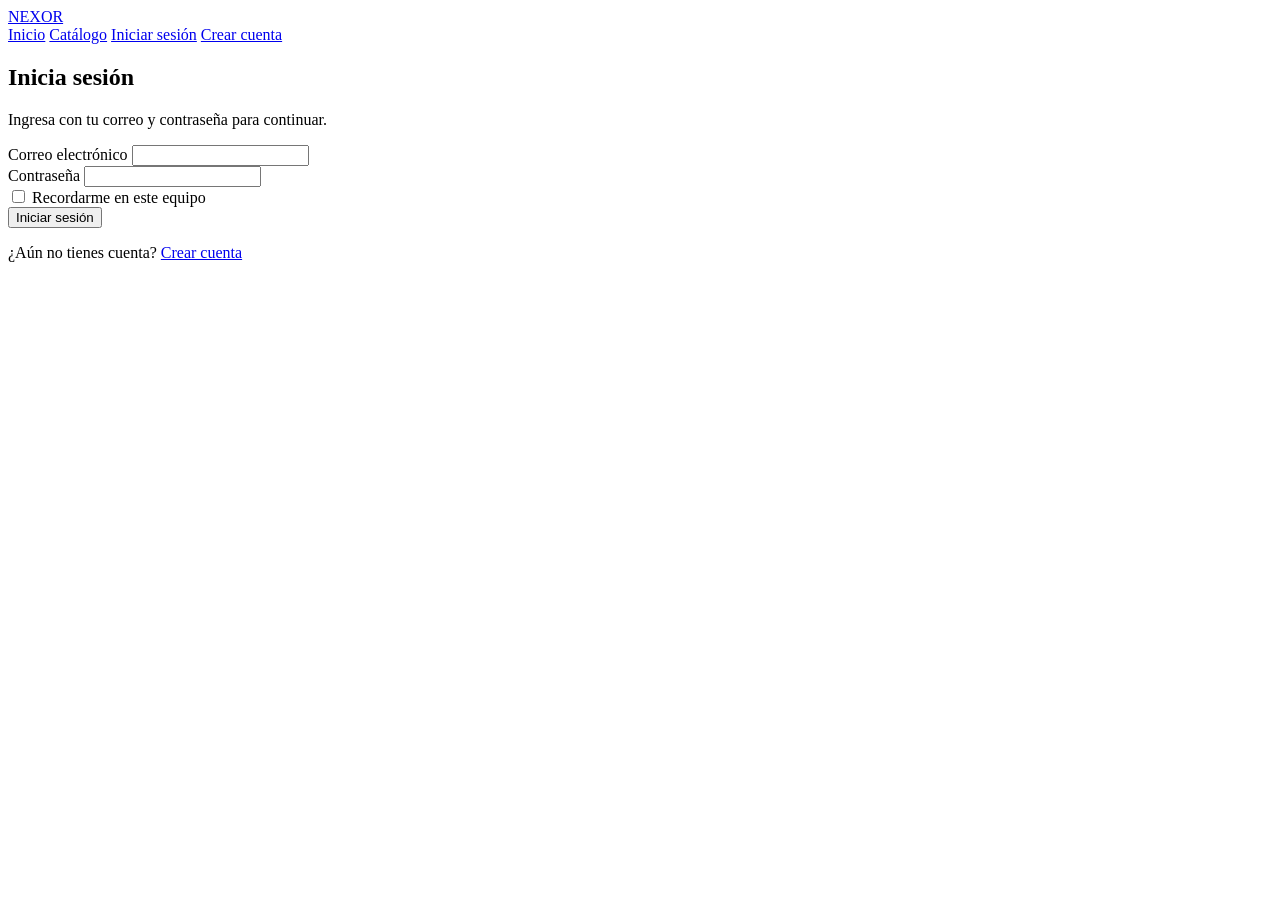
==== login.html @ 59663516 "estructura HTML base de registro.html y login.html con formularios accesibles" ====
<!doctype html>
<html lang="es">
<head>
  <meta charset="UTF-8">
  <meta name="viewport" content="width=device-width, initial-scale=1.0">
  <title>Iniciar sesión — NEXOR</title>
  <link rel="stylesheet" href="css/styles.css">
</head>
<body>

  <header class="site-header">
    <div class="header-inner">
      <a href="index.html" class="logo">NEXOR</a>

      <nav class="main-nav" aria-label="Navegación principal">
        <a href="index.html">Inicio</a>
        <a href="index.html#catalogo">Catálogo</a>
        <a href="login.html" aria-current="page">Iniciar sesión</a>
        <a href="registro.html">Crear cuenta</a>
      </nav>
    </div>
  </header>

  <main class="auth-layout">

    <aside class="auth-panel">
    </aside>

    <section class="auth-form-section">
      <h1>Inicia sesión</h1>
      <p>Ingresa con tu correo y contraseña para continuar.</p>

      <form id="form-login" novalidate>

        <div class="form-field">
          <label for="correo">Correo electrónico</label>
          <input type="email" id="correo" name="correo" autocomplete="email" required>
          <span class="field-error" id="error-correo" aria-live="polite"></span>
        </div>

        <div class="form-field">
          <label for="password">Contraseña</label>
          <input type="password" id="password" name="password" autocomplete="current-password" required>
          <span class="field-error" id="error-password" aria-live="polite"></span>
        </div>

        <div class="form-field form-field--checkbox">
          <input type="checkbox" id="recordarme" name="recordarme">
          <label for="recordarme">Recordarme en este equipo</label>
        </div>

        <button type="submit">Iniciar sesión</button>

      </form>

      <p class="auth-switch">¿Aún no tienes cuenta? <a href="registro.html">Crear cuenta</a></p>
    </section>

  </main>

  <footer class="site-footer">

  </footer>

  <script src="js/validaciones.js" defer></script>
</body>
</html>
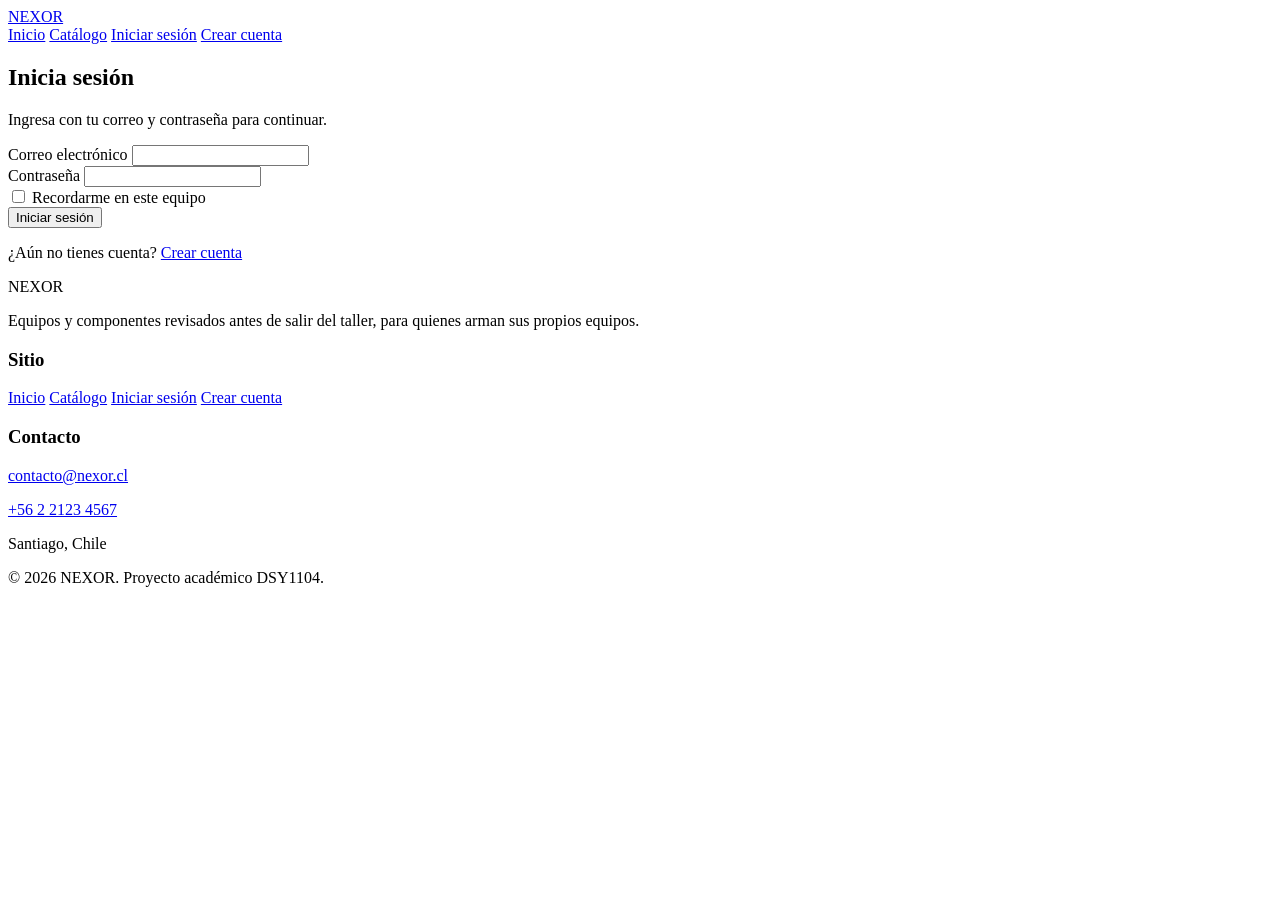
==== commit 30f8a5d4: "contenido real de index.html hero, video, catálog y footer consistente en todo el sitio" ====
--- a/login.html
+++ b/login.html
@@ -59,7 +59,31 @@
   </main>
 
   <footer class="site-footer">
+    <div class="footer-inner">
+      <div class="footer-brand">
+        <p class="logo">NEXOR</p>
+        <p>Equipos y componentes revisados antes de salir del taller, para quienes arman sus propios equipos.</p>
+      </div>
 
+      <nav class="footer-links" aria-label="Enlaces del sitio">
+        <h3>Sitio</h3>
+        <a href="index.html">Inicio</a>
+        <a href="index.html#catalogo">Catálogo</a>
+        <a href="login.html">Iniciar sesión</a>
+        <a href="registro.html">Crear cuenta</a>
+      </nav>
+
+      <div class="footer-contact">
+        <h3>Contacto</h3>
+        <p><a href="mailto:contacto@nexor.cl">contacto@nexor.cl</a></p>
+        <p><a href="tel:+56221234567">+56 2 2123 4567</a></p>
+        <p>Santiago, Chile</p>
+      </div>
+    </div>
+
+    <div class="footer-bottom">
+      <p>&copy; 2026 NEXOR. Proyecto académico DSY1104.</p>
+    </div>
   </footer>
 
   <script src="js/validaciones.js" defer></script>
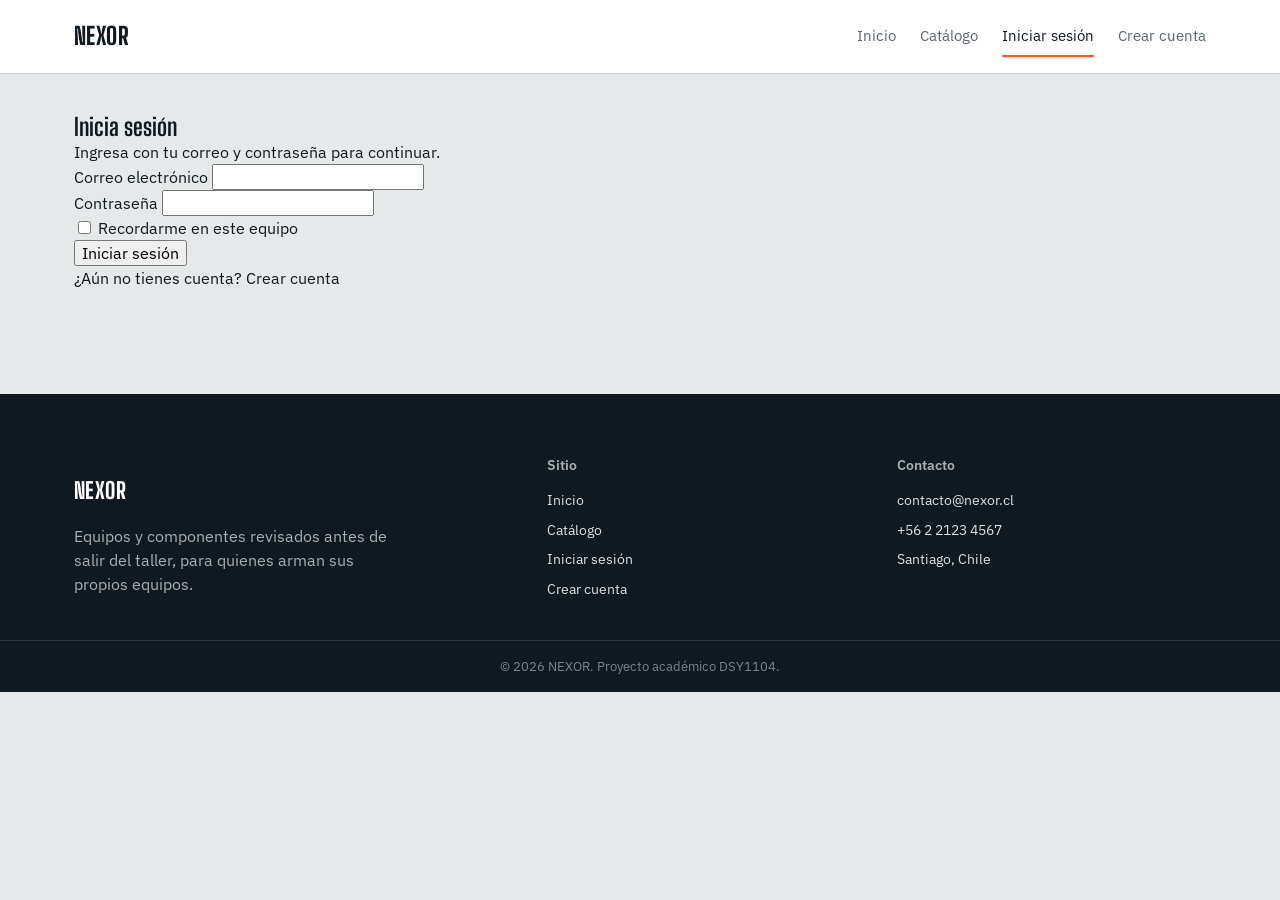
==== commit 7cf66995: "variables de diseño, reset, tipografía y estilos de header, footer, hero, video, catálogo y formular" ====
--- a/login.html
+++ b/login.html
@@ -4,6 +4,9 @@
   <meta charset="UTF-8">
   <meta name="viewport" content="width=device-width, initial-scale=1.0">
   <title>Iniciar sesión — NEXOR</title>
+  <link rel="preconnect" href="https://fonts.googleapis.com">
+  <link rel="preconnect" href="https://fonts.gstatic.com" crossorigin>
+  <link href="https://fonts.googleapis.com/css2?family=Big+Shoulders+Display:wght@600;700;800&family=IBM+Plex+Sans:wght@400;500;600&family=IBM+Plex+Mono:wght@500&display=swap" rel="stylesheet">
   <link rel="stylesheet" href="css/styles.css">
 </head>
 <body>
--- a/css/styles.css
+++ b/css/styles.css
@@ -0,0 +1,206 @@
+:root {
+  --color-bg: #E6E9EA;
+  --color-panel: #FFFFFF;
+  --color-border: #C7CDD1;
+  --color-ink: #101820;
+  --color-muted: #5B6770;
+  --color-accent: #FF5A1F;
+  --color-accent-soft: #FFE4D6;
+  --color-secondary: #2F6F4E;
+  --color-error: #C0392B;
+
+  --font-display: "Big Shoulders Display", sans-serif;
+  --font-body: "IBM Plex Sans", sans-serif;
+  --font-mono: "IBM Plex Mono", monospace;
+
+  --container-width: 1180px;
+  --space-1: 0.5rem;
+  --space-2: 1rem;
+  --space-3: 1.5rem;
+  --space-4: 2.5rem;
+  --space-5: 4rem;
+}
+
+*, *::before, *::after {
+  box-sizing: border-box;
+}
+
+html {
+  scroll-behavior: smooth;
+}
+
+body {
+  margin: 0;
+  background: var(--color-bg);
+  color: var(--color-ink);
+  font-family: var(--font-body);
+  font-size: 16px;
+  line-height: 1.5;
+  -webkit-font-smoothing: antialiased;
+}
+
+img {
+  max-width: 100%;
+  display: block;
+}
+
+a {
+  color: inherit;
+  text-decoration: none;
+}
+
+ul {
+  margin: 0;
+  padding: 0;
+  list-style: none;
+}
+
+p {
+  margin: 0;
+}
+
+button,
+input {
+  font-family: inherit;
+  font-size: inherit;
+}
+
+h1, h2, h3 {
+  font-family: var(--font-display);
+  font-weight: 700;
+  line-height: 1.1;
+  margin: 0;
+}
+
+a:focus-visible,
+button:focus-visible,
+input:focus-visible,
+summary:focus-visible {
+  outline: 2px solid var(--color-accent);
+  outline-offset: 2px;
+}
+
+main section {
+  max-width: var(--container-width);
+  margin: 0 auto;
+  padding: var(--space-4) var(--space-3);
+}
+
+main h2 {
+  font-size: 1.8rem;
+  margin-bottom: var(--space-3);
+}
+
+.site-header {
+  background: var(--color-panel);
+  border-bottom: 1px solid var(--color-border);
+  position: sticky;
+  top: 0;
+  z-index: 10;
+}
+
+.header-inner {
+  max-width: var(--container-width);
+  margin: 0 auto;
+  padding: var(--space-2) var(--space-3);
+  display: flex;
+  align-items: center;
+  justify-content: space-between;
+  gap: var(--space-3);
+}
+
+.logo {
+  font-family: var(--font-display);
+  font-weight: 800;
+  font-size: 1.5rem;
+  letter-spacing: 0.02em;
+}
+
+.main-nav {
+  display: flex;
+  gap: var(--space-3);
+  align-items: center;
+  flex-wrap: wrap;
+}
+
+.main-nav a {
+  font-size: 0.95rem;
+  color: var(--color-muted);
+  padding: var(--space-1) 0;
+  border-bottom: 2px solid transparent;
+  transition: color 0.15s ease, border-color 0.15s ease;
+}
+
+.main-nav a:hover,
+.main-nav a[aria-current="page"] {
+  color: var(--color-ink);
+  border-bottom-color: var(--color-accent);
+}
+
+.site-footer {
+  background: var(--color-ink);
+  color: #DCE1E3;
+  margin-top: var(--space-5);
+}
+
+.footer-inner {
+  max-width: var(--container-width);
+  margin: 0 auto;
+  padding: var(--space-5) var(--space-3) var(--space-4);
+  display: grid;
+  grid-template-columns: 1.4fr 1fr 1fr;
+  gap: var(--space-4);
+}
+
+.footer-brand .logo {
+  color: #FFFFFF;
+  font-size: 1.4rem;
+}
+
+.footer-brand p {
+  margin-top: var(--space-2);
+  color: #A8B0B4;
+  max-width: 32ch;
+}
+
+.footer-links,
+.footer-contact {
+  display: flex;
+  flex-direction: column;
+  gap: var(--space-1);
+}
+
+.footer-links h3,
+.footer-contact h3 {
+  font-family: var(--font-body);
+  font-weight: 600;
+  font-size: 0.85rem;
+  color: #A8B0B4;
+  margin-bottom: var(--space-1);
+}
+
+.footer-links a,
+.footer-contact a,
+.footer-contact p {
+  color: #DCE1E3;
+  font-size: 0.9rem;
+}
+
+.footer-links a:hover,
+.footer-contact a:hover {
+  color: var(--color-accent);
+}
+
+.footer-bottom {
+  border-top: 1px solid #2A343B;
+  padding: var(--space-2) var(--space-3);
+  text-align: center;
+  font-size: 0.8rem;
+  color: #7D868B;
+}
+
+@media (max-width: 720px) {
+  .footer-inner {
+    grid-template-columns: 1fr;
+  }
+}
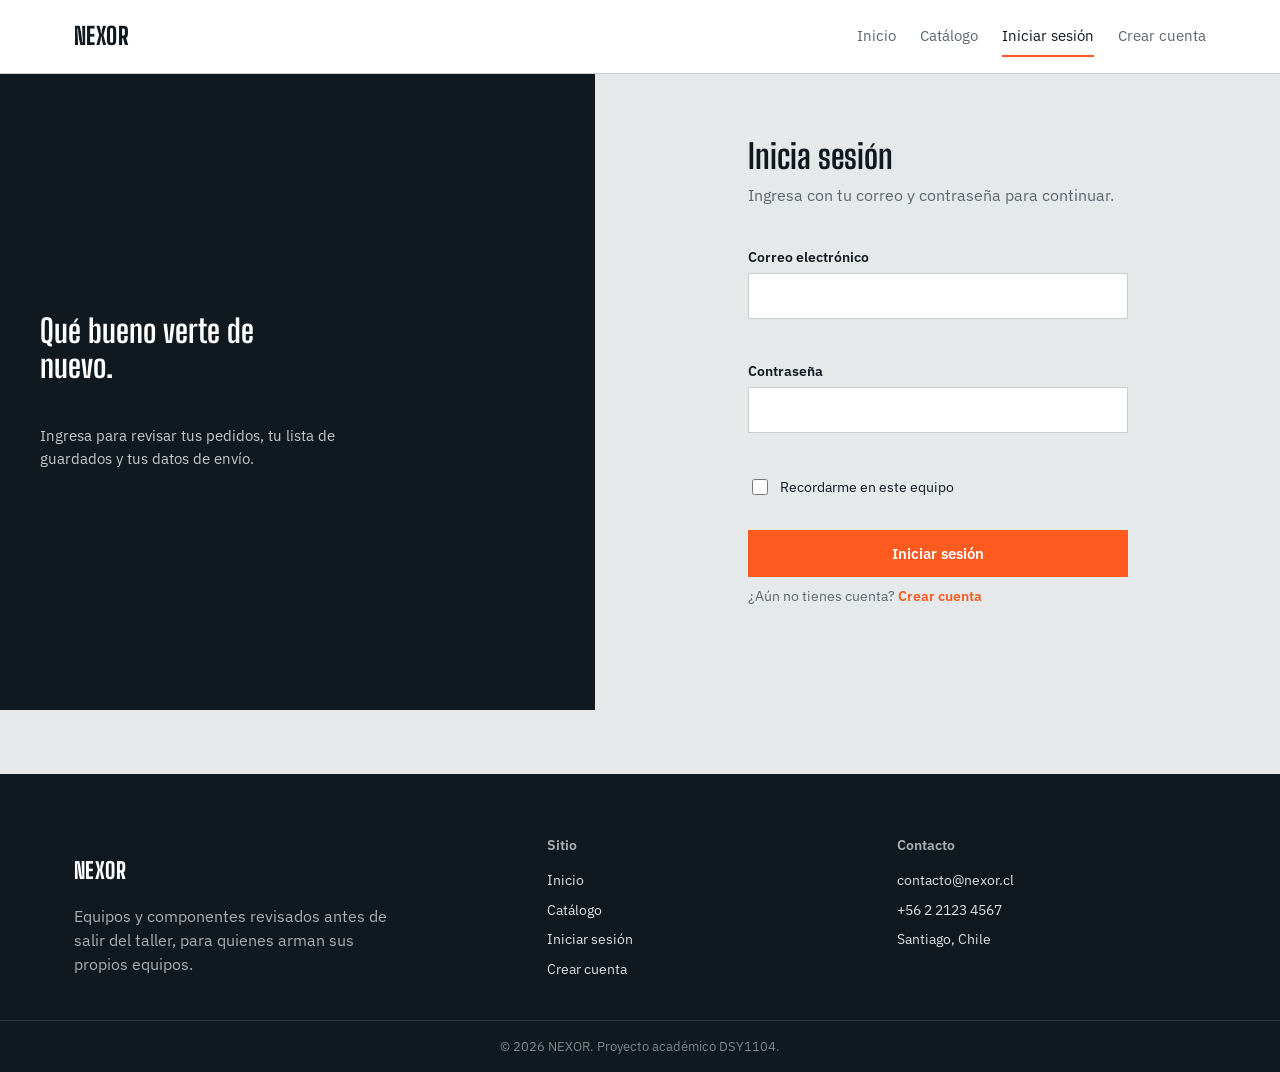
==== commit d1eb13b4: "validación JS del formulario de registro nombre, correo, contraseña" ====
--- a/login.html
+++ b/login.html
@@ -27,6 +27,8 @@
   <main class="auth-layout">
 
     <aside class="auth-panel">
+      <h2>Qué bueno verte de nuevo.</h2>
+      <p>Ingresa para revisar tus pedidos, tu lista de guardados y tus datos de envío.</p>
     </aside>
 
     <section class="auth-form-section">
@@ -52,7 +54,7 @@
           <label for="recordarme">Recordarme en este equipo</label>
         </div>
 
-        <button type="submit">Iniciar sesión</button>
+        <button type="submit" class="btn btn-primary">Iniciar sesión</button>
 
       </form>
 
--- a/css/styles.css
+++ b/css/styles.css
@@ -204,3 +204,437 @@
     grid-template-columns: 1fr;
   }
 }
+
+.btn {
+  display: inline-block;
+  padding: 0.85rem 1.6rem;
+  font-weight: 600;
+  font-size: 0.95rem;
+  border: 1px solid transparent;
+  cursor: pointer;
+  transition: background-color 0.15s ease, color 0.15s ease, border-color 0.15s ease;
+}
+
+.btn-primary {
+  background: var(--color-accent);
+  color: #FFFFFF;
+}
+
+.btn-primary:hover {
+  background: #E14E15;
+}
+
+.btn-ghost {
+  background: transparent;
+  border-color: var(--color-ink);
+  color: var(--color-ink);
+}
+
+.btn-ghost:hover {
+  background: var(--color-ink);
+  color: #FFFFFF;
+}
+
+.hero {
+  display: grid;
+  grid-template-columns: 1.1fr 1fr;
+  gap: var(--space-4);
+  align-items: center;
+  padding-top: var(--space-5);
+  padding-bottom: var(--space-5);
+}
+
+.hero-copy h1 {
+  font-size: clamp(2.2rem, 4vw, 3.4rem);
+}
+
+.hero-copy .lead {
+  margin-top: var(--space-3);
+  color: var(--color-muted);
+  font-size: 1.1rem;
+  max-width: 42ch;
+}
+
+.hero-actions {
+  display: flex;
+  gap: var(--space-2);
+  margin-top: var(--space-4);
+  flex-wrap: wrap;
+}
+
+.hero-specs {
+  display: flex;
+  gap: var(--space-4);
+  margin-top: var(--space-4);
+  padding-top: var(--space-3);
+  border-top: 1px solid var(--color-border);
+  flex-wrap: wrap;
+}
+
+.hero-specs dt {
+  font-size: 0.75rem;
+  text-transform: uppercase;
+  letter-spacing: 0.04em;
+  color: var(--color-muted);
+  margin-bottom: 0.2rem;
+}
+
+.hero-specs dd {
+  margin: 0;
+  font-family: var(--font-mono);
+  font-weight: 500;
+  font-size: 0.95rem;
+}
+
+.hero-media {
+  position: relative;
+}
+
+.hero-media img {
+  width: 100%;
+  height: 100%;
+  object-fit: cover;
+  border: 1px solid var(--color-border);
+}
+
+.tag-price {
+  position: absolute;
+  bottom: var(--space-3);
+  left: var(--space-3);
+  background: var(--color-ink);
+  color: #FFFFFF;
+  font-family: var(--font-mono);
+  font-size: 0.9rem;
+  padding: 0.5rem 0.9rem;
+}
+
+.video-block p {
+  color: var(--color-muted);
+  margin-top: var(--space-1);
+  margin-bottom: var(--space-3);
+  max-width: 60ch;
+}
+
+.video-block video {
+  width: 100%;
+  border: 1px solid var(--color-border);
+  background: #000000;
+}
+
+.product-grid {
+  display: grid;
+  grid-template-columns: repeat(4, 1fr);
+  gap: var(--space-3);
+}
+
+.product-card {
+  background: var(--color-panel);
+  border: 1px solid var(--color-border);
+  display: flex;
+  flex-direction: column;
+  transition: border-color 0.15s ease;
+}
+
+.product-card:hover {
+  border-color: var(--color-accent);
+}
+
+.product-card img {
+  width: 100%;
+  object-fit: cover;
+  aspect-ratio: 5 / 4;
+}
+
+.product-card--featured {
+  grid-column: span 2;
+  grid-row: span 2;
+}
+
+.product-card--featured img {
+  aspect-ratio: 7 / 5;
+}
+
+.product-body {
+  padding: var(--space-3);
+  display: flex;
+  flex-direction: column;
+  gap: 0.4rem;
+  flex: 1;
+}
+
+.product-body h3 {
+  font-size: 1.2rem;
+}
+
+.product-body .spec {
+  color: var(--color-muted);
+  font-size: 0.85rem;
+}
+
+.product-body .price {
+  font-family: var(--font-mono);
+  font-weight: 500;
+  font-size: 1.05rem;
+  margin-top: 0.1rem;
+}
+
+.product-body details {
+  margin-top: 0.4rem;
+  font-size: 0.85rem;
+  color: var(--color-muted);
+}
+
+.product-body summary {
+  cursor: pointer;
+  color: var(--color-ink);
+  font-weight: 600;
+}
+
+.product-body summary:hover {
+  color: var(--color-accent);
+}
+
+.product-body details ul {
+  margin-top: 0.4rem;
+  padding-left: 1.1rem;
+  list-style: disc;
+}
+
+.product-body details li {
+  margin-bottom: 0.2rem;
+}
+
+.btn-buy {
+  margin-top: auto;
+  align-self: flex-start;
+  padding: 0.6rem 1.2rem;
+  background: var(--color-ink);
+  color: #FFFFFF;
+  font-weight: 600;
+  font-size: 0.85rem;
+}
+
+.btn-buy:hover {
+  background: var(--color-accent);
+}
+
+@media (max-width: 960px) {
+  .hero {
+    grid-template-columns: 1fr;
+  }
+
+  .hero-media {
+    order: -1;
+  }
+
+  .product-grid {
+    grid-template-columns: repeat(2, 1fr);
+  }
+
+  .product-card--featured {
+    grid-column: span 2;
+    grid-row: span 1;
+  }
+}
+
+@media (max-width: 600px) {
+  .product-grid {
+    grid-template-columns: 1fr;
+  }
+
+  .product-card--featured {
+    grid-column: span 1;
+  }
+}
+
+.auth-layout {
+  display: grid;
+  grid-template-columns: 1fr 1.15fr;
+  align-items: stretch;
+  min-height: 620px;
+}
+
+.auth-panel {
+  background: var(--color-ink);
+  color: #FFFFFF;
+  padding: var(--space-5) var(--space-4);
+  display: flex;
+  flex-direction: column;
+  justify-content: center;
+}
+
+.auth-panel h2 {
+  color: #FFFFFF;
+  font-size: 2rem;
+  max-width: 16ch;
+}
+
+.auth-panel p {
+  color: #C3CBCE;
+  margin-top: var(--space-2);
+  max-width: 38ch;
+  font-size: 0.95rem;
+}
+
+.auth-benefits {
+  margin-top: var(--space-3);
+  display: flex;
+  flex-direction: column;
+  gap: 0.6rem;
+}
+
+.auth-benefits li {
+  position: relative;
+  padding-left: 1.3rem;
+  color: #DCE1E3;
+  font-size: 0.92rem;
+}
+
+.auth-benefits li::before {
+  content: "";
+  position: absolute;
+  left: 0;
+  top: 0.45em;
+  width: 6px;
+  height: 6px;
+  background: var(--color-accent);
+}
+
+.auth-form-section {
+  background: var(--color-bg);
+  padding: var(--space-5) var(--space-4);
+  display: flex;
+  flex-direction: column;
+  justify-content: center;
+  max-width: 460px;
+  width: 100%;
+  margin: 0 auto;
+}
+
+.auth-form-section h1 {
+  font-size: 2.1rem;
+}
+
+.auth-form-section > p {
+  color: var(--color-muted);
+  margin-top: var(--space-1);
+  margin-bottom: var(--space-4);
+}
+
+#form-registro,
+#form-login {
+  display: flex;
+  flex-direction: column;
+  gap: var(--space-3);
+}
+
+.form-field {
+  display: flex;
+  flex-direction: column;
+  gap: 0.35rem;
+}
+
+.form-field label {
+  font-size: 0.85rem;
+  font-weight: 600;
+  color: var(--color-ink);
+}
+
+.form-field input[type="text"],
+.form-field input[type="email"],
+.form-field input[type="password"] {
+  padding: 0.75rem 0.9rem;
+  border: 1px solid var(--color-border);
+  background: #FFFFFF;
+  color: var(--color-ink);
+}
+
+.form-field input:focus {
+  outline: none;
+  border-color: var(--color-accent);
+  box-shadow: 0 0 0 3px var(--color-accent-soft);
+}
+
+.field-hint {
+  font-size: 0.78rem;
+  color: var(--color-muted);
+}
+
+.field-error {
+  font-size: 0.8rem;
+  color: var(--color-error);
+  font-weight: 500;
+  min-height: 1em;
+}
+
+.form-field.has-error input {
+  border-color: var(--color-error);
+}
+
+.form-field.has-error .field-hint {
+  display: none;
+}
+
+.form-field--checkbox {
+  flex-direction: row;
+  align-items: center;
+  gap: 0.6rem;
+}
+
+.form-field--checkbox label {
+  font-weight: 400;
+  font-size: 0.9rem;
+}
+
+.form-field--checkbox input[type="checkbox"] {
+  width: 1rem;
+  height: 1rem;
+  accent-color: var(--color-accent);
+}
+
+.auth-form-section .btn {
+  margin-top: var(--space-1);
+  width: 100%;
+  text-align: center;
+  border: none;
+}
+
+.auth-switch {
+  margin-top: var(--space-4);
+  font-size: 0.9rem;
+  color: var(--color-muted);
+}
+
+.auth-switch a {
+  color: var(--color-accent);
+  font-weight: 600;
+}
+
+.auth-switch a:hover {
+  text-decoration: underline;
+}
+
+.form-success {
+  background: #EAF3EE;
+  border: 1px solid var(--color-secondary);
+  color: var(--color-secondary);
+  padding: var(--space-2) var(--space-3);
+  font-size: 0.9rem;
+  font-weight: 600;
+}
+
+@media (max-width: 860px) {
+  .auth-layout {
+    grid-template-columns: 1fr;
+    min-height: 0;
+  }
+
+  .auth-panel,
+  .auth-form-section {
+    padding: var(--space-4) var(--space-3);
+  }
+
+  .auth-form-section {
+    max-width: 100%;
+  }
+}
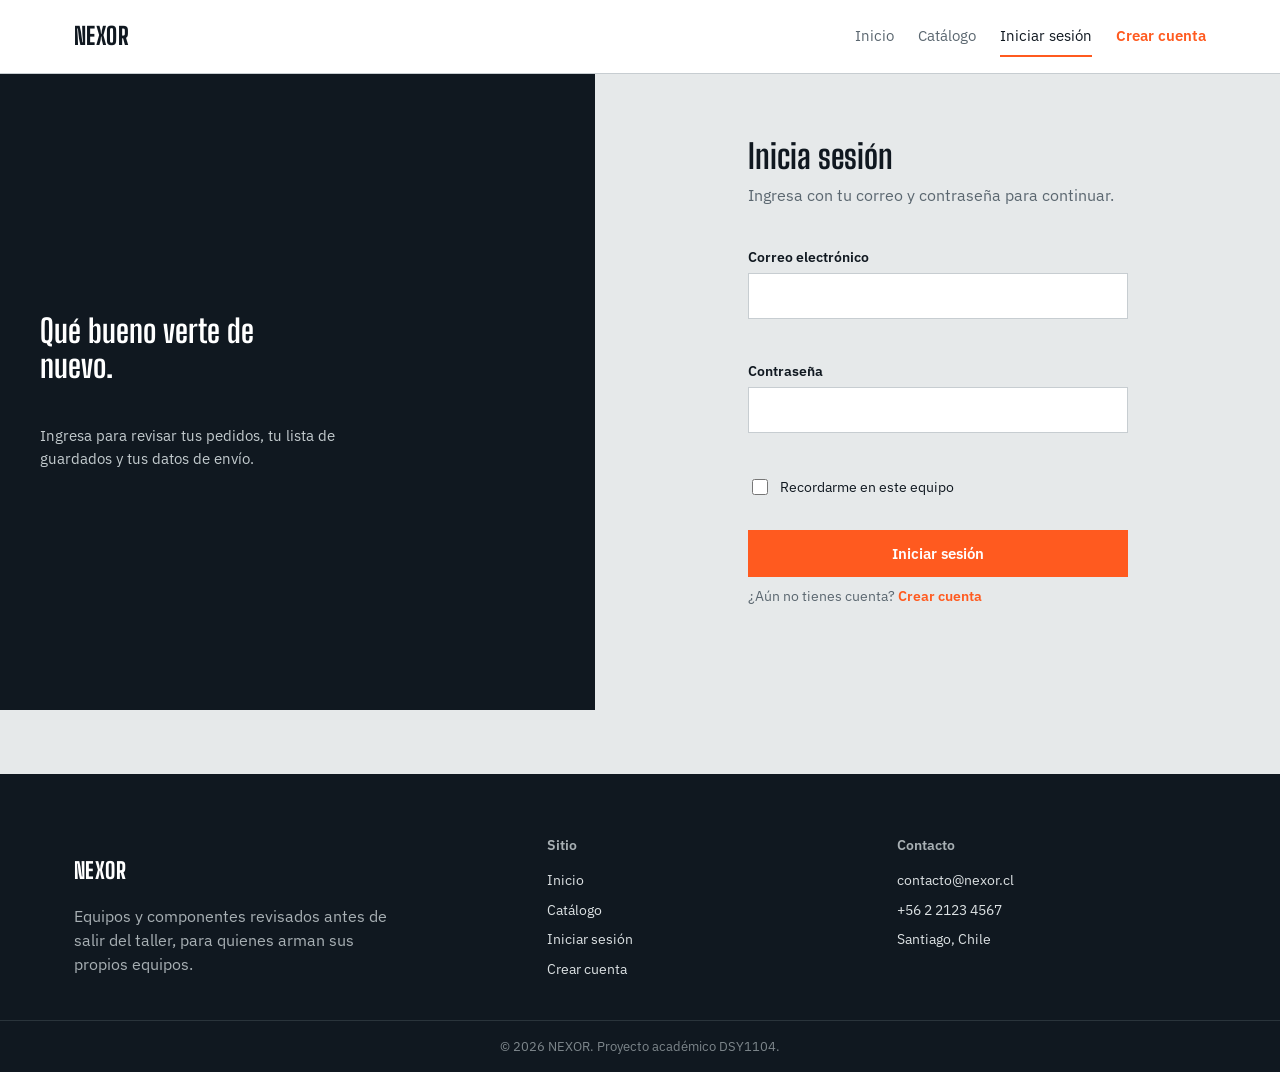
==== commit 6a5d6ebb: "formularios y ajustes finales" ====
--- a/login.html
+++ b/login.html
@@ -10,6 +10,8 @@
   <link rel="stylesheet" href="css/styles.css">
 </head>
 <body>
+
+  <a href="#main-content" class="skip-link">Saltar al contenido principal</a>
 
   <header class="site-header">
     <div class="header-inner">
@@ -24,7 +26,7 @@
     </div>
   </header>
 
-  <main class="auth-layout">
+  <main class="auth-layout" id="main-content">
 
     <aside class="auth-panel">
       <h2>Qué bueno verte de nuevo.</h2>
@@ -39,13 +41,13 @@
 
         <div class="form-field">
           <label for="correo">Correo electrónico</label>
-          <input type="email" id="correo" name="correo" autocomplete="email" required>
+          <input type="email" id="correo" name="correo" autocomplete="email" required aria-describedby="error-correo">
           <span class="field-error" id="error-correo" aria-live="polite"></span>
         </div>
 
         <div class="form-field">
           <label for="password">Contraseña</label>
-          <input type="password" id="password" name="password" autocomplete="current-password" required>
+          <input type="password" id="password" name="password" autocomplete="current-password" required aria-describedby="error-password">
           <span class="field-error" id="error-password" aria-live="polite"></span>
         </div>
 
@@ -57,6 +59,8 @@
         <button type="submit" class="btn btn-primary">Iniciar sesión</button>
 
       </form>
+
+      <p class="form-success" id="mensaje-exito-login" hidden>¡Sesión iniciada correctamente!</p>
 
       <p class="auth-switch">¿Aún no tienes cuenta? <a href="registro.html">Crear cuenta</a></p>
     </section>
--- a/css/styles.css
+++ b/css/styles.css
@@ -638,3 +638,46 @@
     max-width: 100%;
   }
 }
+
+.skip-link {
+  position: absolute;
+  left: -9999px;
+  top: 0;
+  background: var(--color-ink);
+  color: #FFFFFF;
+  padding: 0.75rem 1.25rem;
+  font-weight: 600;
+  z-index: 100;
+}
+
+.skip-link:focus {
+  left: var(--space-2);
+  top: var(--space-2);
+}
+
+.main-nav a:last-child {
+  color: var(--color-accent);
+  font-weight: 600;
+}
+
+.main-nav a:last-child:hover,
+.main-nav a:last-child[aria-current="page"] {
+  color: #E14E15;
+  border-bottom-color: var(--color-accent);
+}
+
+@media (max-width: 480px) {
+  .header-inner {
+    flex-wrap: wrap;
+    row-gap: var(--space-1);
+  }
+
+  .main-nav {
+    gap: var(--space-2);
+    font-size: 0.85rem;
+  }
+
+  .hero-specs {
+    gap: var(--space-3);
+  }
+}
